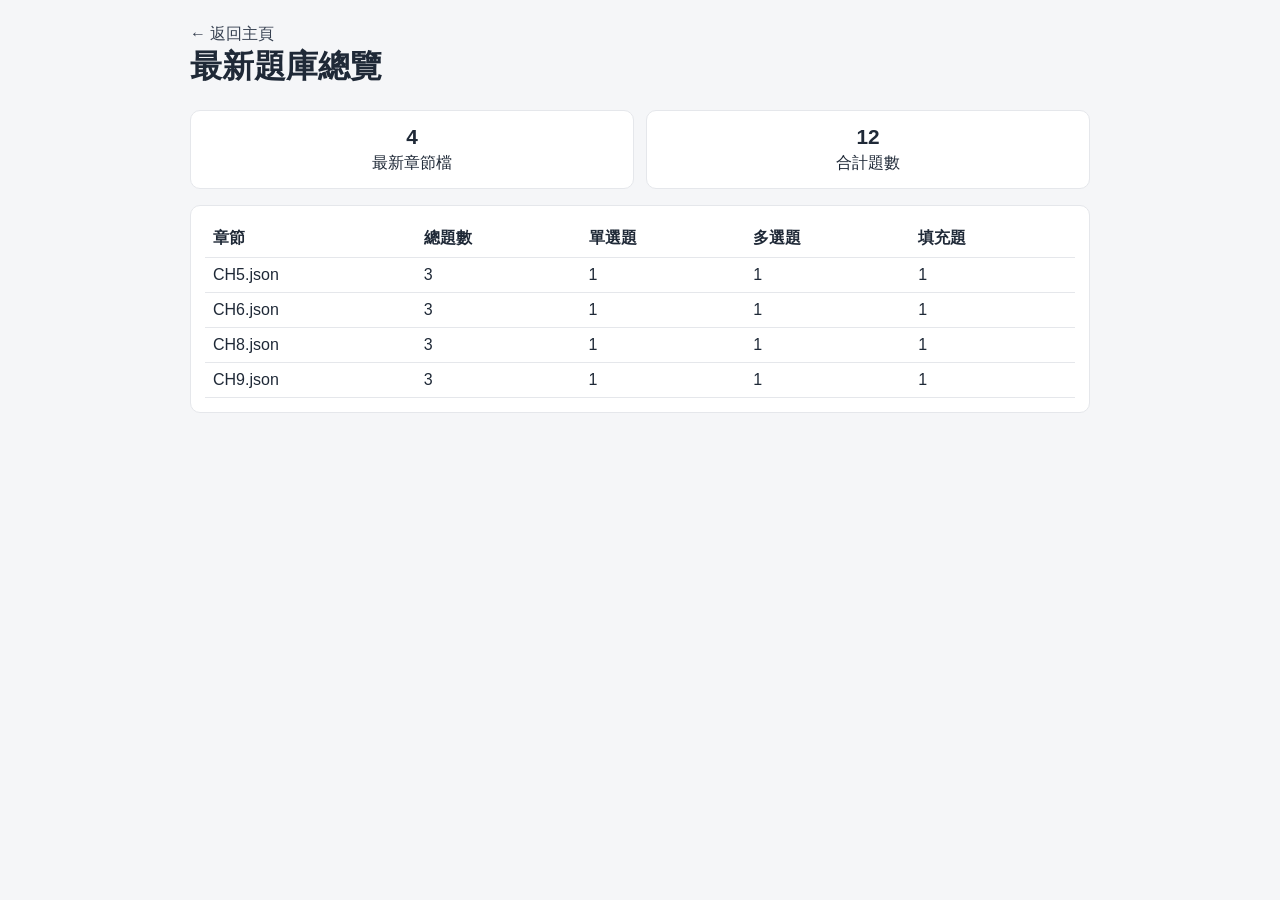
==== page.html @ 32c93c22 "feat: add GitHub Pages quiz practice system" ====
<!doctype html>
<html lang="zh-Hant">
  <head>
    <meta charset="UTF-8" />
    <meta name="viewport" content="width=device-width, initial-scale=1.0" />
    <title>最新題庫總覽</title>
    <link rel="stylesheet" href="style.css" />
  </head>
  <body>
    <main class="container">
      <a class="back" href="index.html">← 返回主頁</a>
      <h1>最新題庫總覽</h1>

      <section class="grid two">
        <div class="stat card"><strong id="chapter-total">0</strong><span>最新章節檔</span></div>
        <div class="stat card"><strong id="question-total">0</strong><span>合計題數</span></div>
      </section>

      <section class="card block">
        <table>
          <thead>
            <tr>
              <th>章節</th>
              <th>總題數</th>
              <th>單選題</th>
              <th>多選題</th>
              <th>填充題</th>
            </tr>
          </thead>
          <tbody id="overview-body"></tbody>
        </table>
      </section>
    </main>

    <script src="common.js"></script>
    <script src="page.js"></script>
  </body>
</html>
---- style.css ----
:root {
  color-scheme: light;
  font-family: "Noto Sans TC", "Microsoft JhengHei", sans-serif;
}

body {
  margin: 0;
  background: #f5f6f8;
  color: #1f2937;
}

.container {
  max-width: 900px;
  margin: 0 auto;
  padding: 24px;
}

h1, h2 {
  margin-top: 0;
}

.subtle {
  color: #6b7280;
}

.grid {
  display: grid;
  gap: 12px;
}

.grid.two {
  grid-template-columns: repeat(auto-fit, minmax(200px, 1fr));
}

.grid.three {
  grid-template-columns: repeat(auto-fit, minmax(140px, 1fr));
}

.grid.five {
  grid-template-columns: repeat(auto-fit, minmax(120px, 1fr));
}

.links .card {
  display: block;
  text-align: center;
  font-weight: 700;
}

.card {
  background: #fff;
  border-radius: 10px;
  padding: 14px;
  border: 1px solid #e5e7eb;
  text-decoration: none;
  color: inherit;
}

.block {
  margin-top: 16px;
}

.stats {
  margin-top: 16px;
}

.stat {
  display: flex;
  flex-direction: column;
  gap: 4px;
  align-items: center;
  justify-content: center;
}

.stat strong {
  font-size: 1.3rem;
}

.row {
  display: flex;
  align-items: center;
}

.wrap {
  flex-wrap: wrap;
}

.gap {
  gap: 10px;
}

.stack {
  display: grid;
  gap: 12px;
  margin-top: 16px;
}

.form-row {
  margin-bottom: 10px;
}

label {
  display: inline-flex;
  gap: 6px;
  align-items: center;
  margin-right: 10px;
}

select, input[type="number"], input[type="text"], button {
  font: inherit;
}

button {
  border: 0;
  border-radius: 8px;
  background: #2563eb;
  color: #fff;
  padding: 8px 12px;
  cursor: pointer;
}

button.ghost {
  background: #4b5563;
}

button.danger {
  background: #dc2626;
}

.back {
  text-decoration: none;
  color: #374151;
}

.question {
  padding: 10px;
  border: 1px solid #e5e7eb;
  border-radius: 8px;
  margin-bottom: 10px;
}

.meta {
  color: #6b7280;
  font-size: 0.9rem;
}

table {
  width: 100%;
  border-collapse: collapse;
}

th, td {
  border-bottom: 1px solid #e5e7eb;
  padding: 8px;
  text-align: left;
}
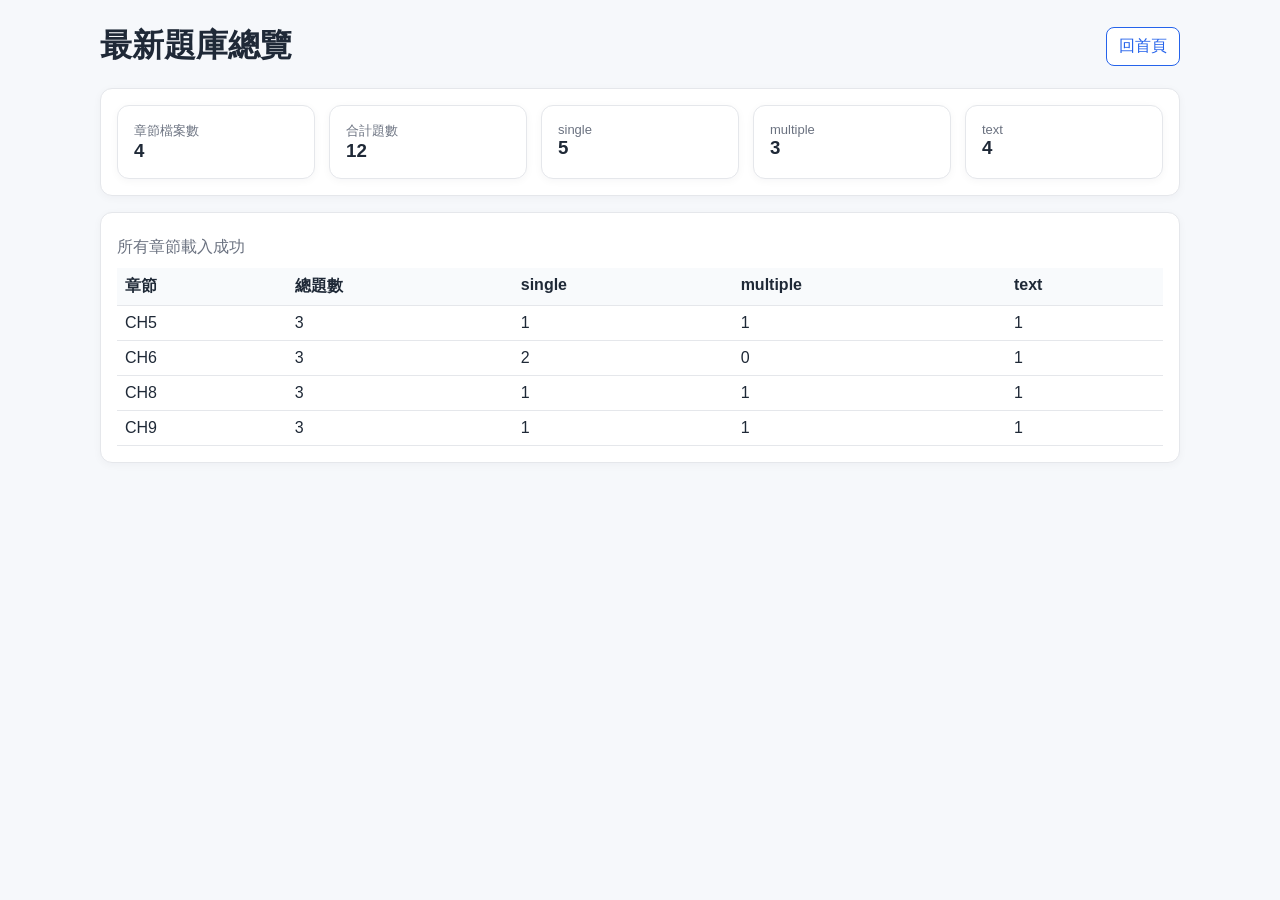
==== commit 0bee6d52: "Implement complete GitHub Pages quiz practice system" ====
--- a/page.html
+++ b/page.html
@@ -2,37 +2,45 @@
 <html lang="zh-Hant">
   <head>
     <meta charset="UTF-8" />
-    <meta name="viewport" content="width=device-width, initial-scale=1.0" />
+    <meta name="viewport" content="width=device-width, initial-scale=1" />
     <title>最新題庫總覽</title>
-    <link rel="stylesheet" href="style.css" />
+    <link rel="stylesheet" href="./styles.css" />
   </head>
   <body>
     <main class="container">
-      <a class="back" href="index.html">← 返回主頁</a>
-      <h1>最新題庫總覽</h1>
+      <div class="header">
+        <h1>最新題庫總覽</h1>
+        <a class="btn secondary" href="./index.html">回首頁</a>
+      </div>
 
-      <section class="grid two">
-        <div class="stat card"><strong id="chapter-total">0</strong><span>最新章節檔</span></div>
-        <div class="stat card"><strong id="question-total">0</strong><span>合計題數</span></div>
+      <section class="panel">
+        <div class="grid stats">
+          <article class="card"><p class="small muted">章節檔案數</p><h3 id="chapterFiles">0</h3></article>
+          <article class="card"><p class="small muted">合計題數</p><h3 id="totalQuestions">0</h3></article>
+          <article class="card"><p class="small muted">single</p><h3 id="totalSingle">0</h3></article>
+          <article class="card"><p class="small muted">multiple</p><h3 id="totalMultiple">0</h3></article>
+          <article class="card"><p class="small muted">text</p><h3 id="totalText">0</h3></article>
+        </div>
       </section>
 
-      <section class="card block">
-        <table>
+      <section class="panel" style="margin-top:16px">
+        <div id="overviewStatus" class="message"></div>
+        <table class="table" style="margin-top:10px">
           <thead>
             <tr>
               <th>章節</th>
               <th>總題數</th>
-              <th>單選題</th>
-              <th>多選題</th>
-              <th>填充題</th>
+              <th>single</th>
+              <th>multiple</th>
+              <th>text</th>
             </tr>
           </thead>
-          <tbody id="overview-body"></tbody>
+          <tbody id="overviewBody"></tbody>
         </table>
       </section>
     </main>
 
-    <script src="common.js"></script>
-    <script src="page.js"></script>
+    <script src="./common.js"></script>
+    <script src="./page.js"></script>
   </body>
 </html>
--- a/styles.css
+++ b/styles.css
@@ -0,0 +1,259 @@
+:root {
+  --bg: #f6f8fb;
+  --surface: #ffffff;
+  --primary: #2563eb;
+  --primary-soft: #dbeafe;
+  --danger: #dc2626;
+  --text: #1f2937;
+  --muted: #6b7280;
+  --ok: #15803d;
+  --warn: #b45309;
+  --border: #e5e7eb;
+}
+
+* {
+  box-sizing: border-box;
+}
+
+body {
+  margin: 0;
+  font-family: -apple-system, BlinkMacSystemFont, "Segoe UI", Roboto, "Noto Sans TC", Arial, sans-serif;
+  color: var(--text);
+  background: var(--bg);
+}
+
+.container {
+  width: min(1080px, 92vw);
+  margin: 24px auto 48px;
+}
+
+.header {
+  display: flex;
+  flex-wrap: wrap;
+  gap: 12px;
+  justify-content: space-between;
+  align-items: center;
+  margin-bottom: 20px;
+}
+
+h1,
+h2,
+h3,
+p {
+  margin: 0;
+}
+
+.card,
+.panel {
+  background: var(--surface);
+  border: 1px solid var(--border);
+  border-radius: 12px;
+  padding: 16px;
+  box-shadow: 0 2px 8px rgba(15, 23, 42, 0.04);
+}
+
+.grid {
+  display: grid;
+  gap: 14px;
+}
+
+.grid.nav {
+  grid-template-columns: repeat(auto-fit, minmax(200px, 1fr));
+}
+
+.grid.stats {
+  grid-template-columns: repeat(auto-fit, minmax(160px, 1fr));
+}
+
+a.card-link {
+  text-decoration: none;
+  color: inherit;
+  display: block;
+  transition: transform 0.15s ease, box-shadow 0.15s ease;
+}
+
+a.card-link:hover {
+  transform: translateY(-2px);
+  box-shadow: 0 8px 20px rgba(37, 99, 235, 0.14);
+}
+
+.badge {
+  display: inline-block;
+  border-radius: 999px;
+  padding: 2px 10px;
+  font-size: 12px;
+  background: var(--primary-soft);
+  color: #1e40af;
+}
+
+.controls {
+  display: grid;
+  gap: 12px;
+  grid-template-columns: repeat(auto-fit, minmax(180px, 1fr));
+}
+
+label {
+  display: block;
+  font-size: 14px;
+  color: var(--muted);
+  margin-bottom: 6px;
+}
+
+input[type="number"],
+input[type="text"],
+select {
+  width: 100%;
+  border: 1px solid var(--border);
+  border-radius: 8px;
+  padding: 8px 10px;
+  font: inherit;
+  background: #fff;
+}
+
+.checkbox-group,
+.radio-group {
+  display: flex;
+  flex-wrap: wrap;
+  gap: 8px;
+}
+
+.checkbox-item,
+.radio-item {
+  display: inline-flex;
+  gap: 6px;
+  align-items: center;
+  padding: 4px 8px;
+  border: 1px solid var(--border);
+  border-radius: 8px;
+  background: #fff;
+}
+
+.actions {
+  display: flex;
+  gap: 8px;
+  flex-wrap: wrap;
+  margin-top: 12px;
+}
+
+button,
+.btn {
+  border: 1px solid var(--primary);
+  background: var(--primary);
+  color: #fff;
+  border-radius: 8px;
+  padding: 8px 12px;
+  cursor: pointer;
+  font: inherit;
+  text-decoration: none;
+}
+
+button.secondary,
+.btn.secondary {
+  background: #fff;
+  color: var(--primary);
+}
+
+button.danger {
+  background: var(--danger);
+  border-color: var(--danger);
+}
+
+button:disabled {
+  opacity: 0.6;
+  cursor: not-allowed;
+}
+
+.muted {
+  color: var(--muted);
+}
+
+.message {
+  margin-top: 8px;
+  color: var(--muted);
+}
+
+.question-card {
+  margin-bottom: 10px;
+}
+
+.question-card.correct {
+  border-color: #86efac;
+  background: #f0fdf4;
+}
+
+.question-card.wrong {
+  border-color: #fca5a5;
+  background: #fef2f2;
+}
+
+.answer-note {
+  margin-top: 8px;
+  font-size: 14px;
+}
+
+.answer-note.ok {
+  color: var(--ok);
+}
+
+.answer-note.wrong {
+  color: var(--danger);
+}
+
+.list {
+  display: grid;
+  gap: 10px;
+}
+
+.small {
+  font-size: 13px;
+}
+
+.empty {
+  padding: 20px;
+  text-align: center;
+  color: var(--muted);
+}
+
+.tag {
+  background: #eef2ff;
+  color: #4338ca;
+  border-radius: 999px;
+  padding: 2px 8px;
+  font-size: 12px;
+}
+
+.highlight {
+  border-left: 4px solid var(--warn);
+  padding-left: 10px;
+}
+
+.table {
+  width: 100%;
+  border-collapse: collapse;
+}
+
+.table th,
+.table td {
+  border-bottom: 1px solid var(--border);
+  padding: 8px;
+  text-align: left;
+  vertical-align: top;
+}
+
+.table th {
+  background: #f8fafc;
+}
+
+.error {
+  color: var(--danger);
+}
+
+@media (max-width: 640px) {
+  .container {
+    width: 94vw;
+  }
+
+  .table {
+    font-size: 13px;
+  }
+}
